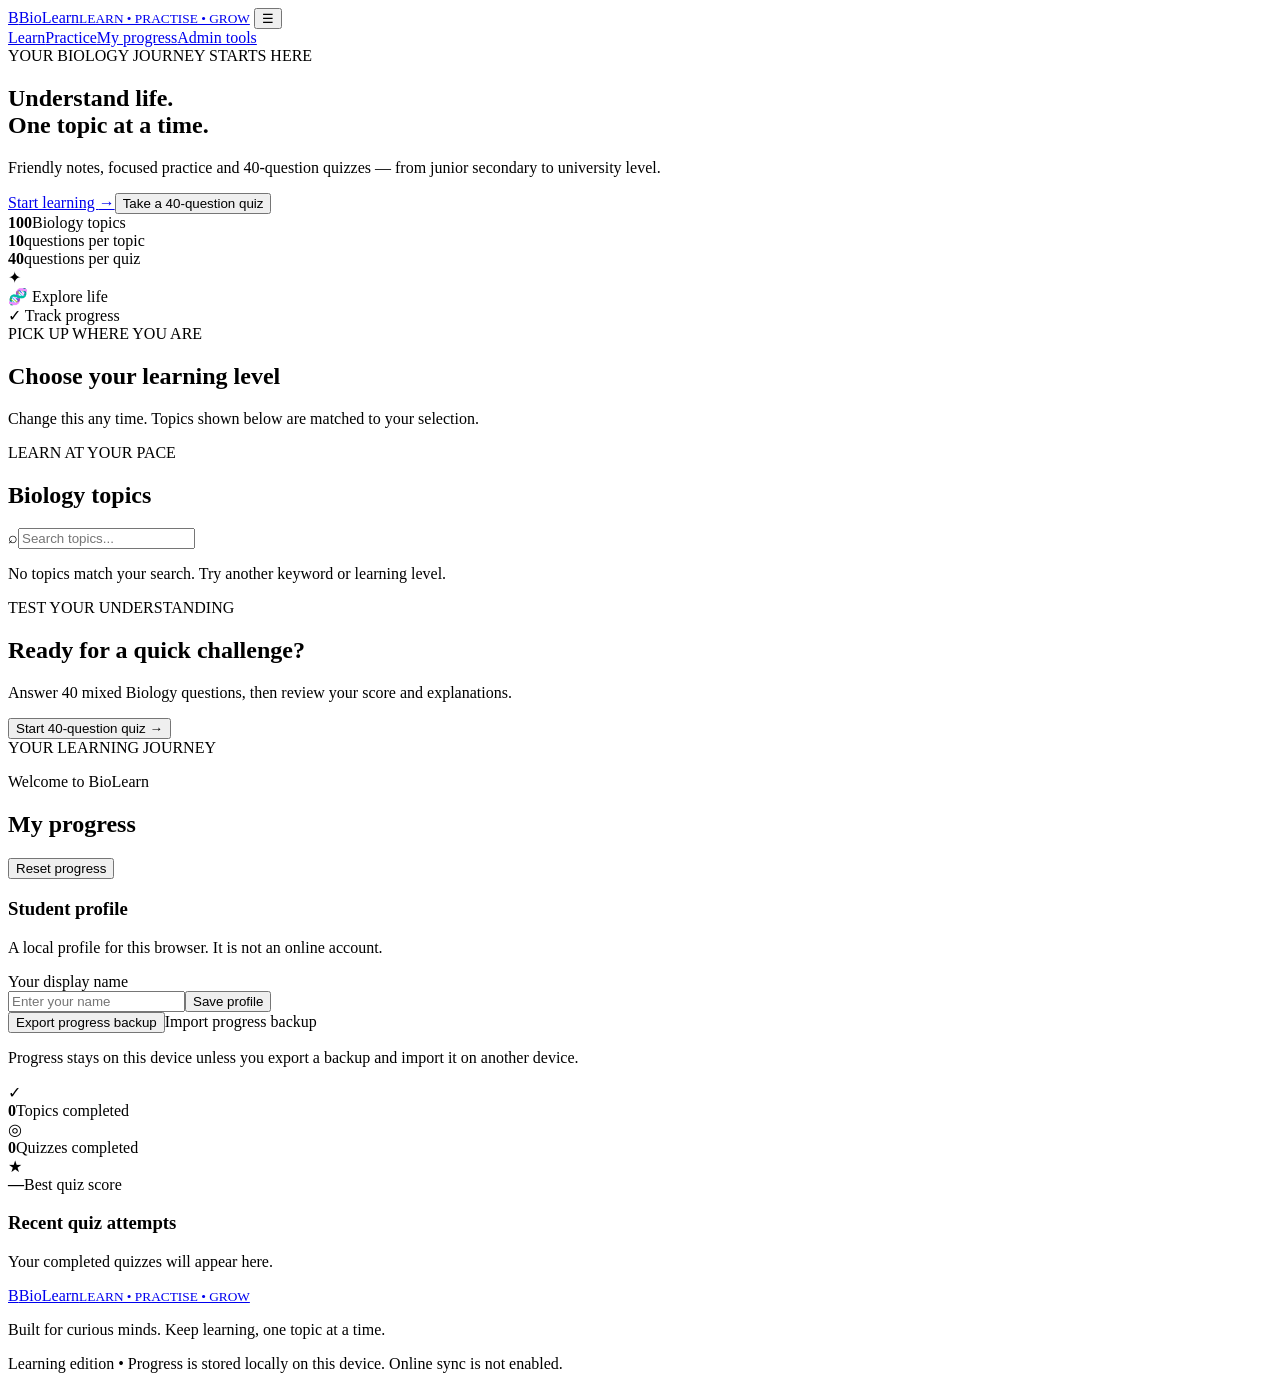
==== index.html @ 2fab2342 "Add files via upload" ====
<!doctype html>
<html lang="en">
<head>
  <meta charset="utf-8">
  <meta name="viewport" content="width=device-width, initial-scale=1">
  <meta name="theme-color" content="#101c3a">
  <meta name="description" content="BioLearn — learn Biology from JSS1 to University 400 Level with notes, topic practice and CBT quizzes.">
  <title>BioLearn | Biology Learning Hub</title>
  <link rel="stylesheet" href="css/style.css">
  <link rel="icon" type="image/png" sizes="192x192" href="assets/icon-192.png">
  <link rel="apple-touch-icon" href="assets/icon-192.png">
  <link rel="manifest" href="manifest.json">
</head>
<body>
  <header class="topbar">
    <a class="brand" href="#" aria-label="BioLearn home"><span class="brand-mark">B</span><span>BioLearn<small>LEARN • PRACTISE • GROW</small></span></a>
    <button id="menuBtn" class="menu-btn" aria-label="Toggle navigation" aria-expanded="false">☰</button>
    <nav id="mainNav">
      <a href="#learn">Learn</a><a href="#practice">Practice</a><a href="#progress">My progress</a><a href="admin.html">Admin tools</a>
    </nav>
  </header>

  <main>
    <section class="hero">
      <div class="hero-copy">
        <span class="eyebrow">YOUR BIOLOGY JOURNEY STARTS HERE</span>
        <h1>Understand life.<br><span>One topic at a time.</span></h1>
        <p>Friendly notes, focused practice and 40-question quizzes — from junior secondary to university level.</p>
        <div class="hero-actions"><a class="btn primary" href="#learn">Start learning <span>→</span></a><button class="btn ghost" id="startQuizHero">Take a 40-question quiz</button></div>
        <div class="hero-stats"><div><b id="topicCount">100</b><span>Biology topics</span></div><div><b>10</b><span>questions per topic</span></div><div><b>40</b><span>questions per quiz</span></div></div>
      </div>
      <div class="hero-art" aria-hidden="true"><div class="orbit orbit-one"></div><div class="orbit orbit-two"></div><div class="cell"><span>✦</span><i></i><i></i><i></i><i></i></div><div class="floating-card card-a">🧬 <span>Explore life</span></div><div class="floating-card card-b">✓ <span>Track progress</span></div></div>
    </section>

    <section class="section level-section">
      <div class="section-heading"><div><span class="eyebrow">PICK UP WHERE YOU ARE</span><h2>Choose your learning level</h2></div><p>Change this any time. Topics shown below are matched to your selection.</p></div>
      <div id="levelGrid" class="level-grid"></div>
    </section>

    <section id="learn" class="section">
      <div class="section-heading"><div><span class="eyebrow">LEARN AT YOUR PACE</span><h2 id="topicsHeading">Biology topics</h2></div><label class="search-box"><span>⌕</span><input id="topicSearch" type="search" placeholder="Search topics..." aria-label="Search topics"></label></div>
      <div id="topicGrid" class="topic-grid"></div>
      <p id="emptyTopics" class="empty hidden">No topics match your search. Try another keyword or learning level.</p>
    </section>

    <section id="practice" class="section quiz-banner">
      <div><span class="eyebrow">TEST YOUR UNDERSTANDING</span><h2>Ready for a quick challenge?</h2><p>Answer 40 mixed Biology questions, then review your score and explanations.</p></div>
      <button class="btn light" id="startQuiz">Start 40-question quiz <span>→</span></button>
    </section>

    <section id="progress" class="section progress-section">
      <div class="section-heading"><div><span class="eyebrow">YOUR LEARNING JOURNEY</span><p id="studentWelcome" class="muted">Welcome to BioLearn</p><h2>My progress</h2></div><button id="resetProgress" class="text-button">Reset progress</button></div>
      <div class="profile-panel">
        <div><h3>Student profile</h3><p class="muted">A local profile for this browser. It is not an online account.</p></div>
        <label for="studentName">Your display name</label>
        <div class="profile-controls"><input id="studentName" type="text" maxlength="60" placeholder="Enter your name"><button id="saveProfile" class="btn primary">Save profile</button></div>
        <div class="backup-controls"><button id="exportProgress" class="btn ghost">Export progress backup</button><label class="btn ghost file-label" for="importProgressFile">Import progress backup</label><input id="importProgressFile" type="file" accept="application/json,.json" hidden></div>
        <p class="muted">Progress stays on this device unless you export a backup and import it on another device.</p>
      </div>
      <div class="progress-cards"><article class="metric"><span class="metric-icon">✓</span><div><b id="completedCount">0</b><span>Topics completed</span></div></article><article class="metric"><span class="metric-icon">◎</span><div><b id="quizCount">0</b><span>Quizzes completed</span></div></article><article class="metric"><span class="metric-icon">★</span><div><b id="bestScore">—</b><span>Best quiz score</span></div></article></div>
      <div class="history-panel"><h3>Recent quiz attempts</h3><div id="quizHistory" class="history-list"><p class="muted">Your completed quizzes will appear here.</p></div></div>
    </section>
  </main>

  <footer><a class="brand footer-brand" href="#"><span class="brand-mark">B</span><span>BioLearn<small>LEARN • PRACTISE • GROW</small></span></a><p>Built for curious minds. Keep learning, one topic at a time.</p><span class="footer-note">Learning edition • Progress is stored locally on this device. Online sync is not enabled.</span></footer>

  <dialog id="lessonDialog" class="modal">
    <div class="modal-head"><div><span class="eyebrow" id="lessonLevel">BIOLOGY LESSON</span><h2 id="lessonTitle">Topic title</h2></div><button class="close-btn" data-close="lessonDialog" aria-label="Close">×</button></div>
    <div id="lessonContent" class="lesson-content"></div>
    <div class="modal-actions"><button id="markComplete" class="btn primary">Mark topic complete</button><button id="topicPractice" class="btn ghost">Practise 10 questions</button></div>
  </dialog>

  <dialog id="quizDialog" class="modal quiz-modal">
    <div class="modal-head"><div><span class="eyebrow">BIOLOGY CBT</span><h2 id="quizTitle">40-question quiz</h2></div><button class="close-btn" data-close="quizDialog" aria-label="Close quiz">×</button></div>
    <div id="quizSetup" class="quiz-setup">
      <p>Choose an exam track and mode. These are original practice questions drawn from senior-secondary Biology topics, not official past questions.</p>
      <label class="exam-select-label" for="examTrack">Exam track</label>
      <select id="examTrack" class="exam-track-select">
        <option value="JAMB">JAMB UTME Biology · 40 questions · 40-minute practice timer</option>
        <option value="WAEC">WAEC Biology · 50 questions · 60-minute practice timer</option>
        <option value="NECO">NECO Biology · 50 questions · 60-minute practice timer</option>
        <option value="MIXED">Mixed Biology · 40 questions · 40-minute practice timer</option>
      </select>
      <p id="examTrackHelp" class="exam-track-help">JAMB practice track: 40 questions, 40 minutes in timed mode.</p>
      <label class="exam-select-label" for="difficultyFilter">Question difficulty</label>
      <select id="difficultyFilter" class="exam-track-select">
        <option value="ALL">All difficulties (recommended)</option>
        <option value="Easy">Easy — build confidence</option>
        <option value="Medium">Medium — strengthen understanding</option>
        <option value="Challenging">Challenging — apply concepts</option>
      </select>
      <p class="exam-track-help">Difficulty tags are initial estimates based on question wording and topic; they are not official exam classifications. Topic weighting is for practice and is not an official syllabus blueprint.</p>
      <div class="mode-options"><label><input type="radio" name="quizMode" value="practice" checked><span><b>Practice mode</b><small>No countdown; see feedback after submitting.</small></span></label><label><input type="radio" name="quizMode" value="timed"><span><b>Timed CBT</b><small id="timedModeHelp">JAMB UTME Biology: 40 minutes. Submit when finished or when time runs out.</small></span></label></div><button id="beginQuiz" class="btn primary full">Begin quiz</button></div>
    <div id="quizPlay" class="hidden"><div class="quiz-meta"><span id="questionProgress">Question 1 of 40</span><span id="quizTimer" class="timer hidden">40:00</span></div><div class="quiz-progress"><span id="quizProgressFill"></span></div><div id="questionArea"></div><div class="quiz-controls"><button id="prevQuestion" class="btn ghost">← Previous</button><button id="nextQuestion" class="btn primary">Next →</button><button id="submitQuiz" class="btn primary hidden">Submit quiz</button></div></div>
    <div id="quizResult" class="hidden"></div>
  </dialog>
  <div id="toast" class="toast" role="status" aria-live="polite"></div>
  <script src="js/question-bank.js"></script>
  <script src="js/app.js"></script>
</body>
</html>
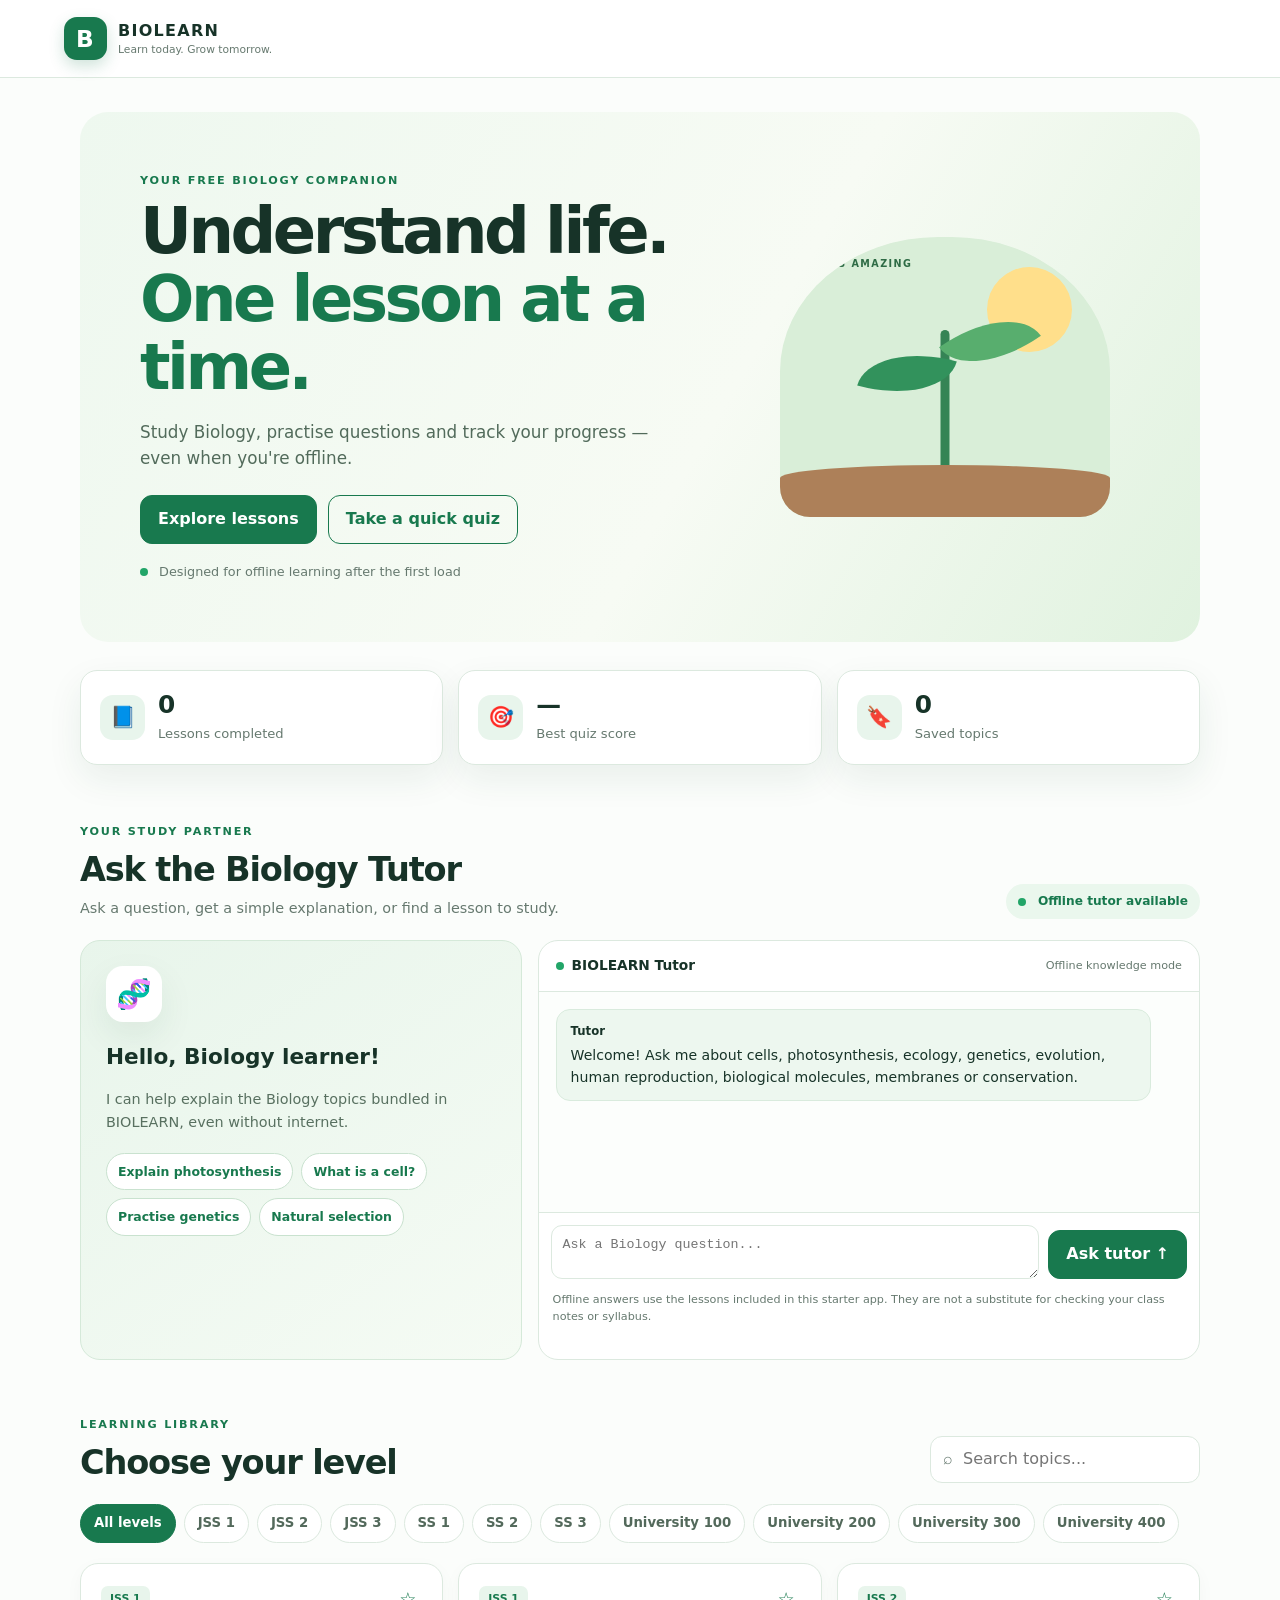
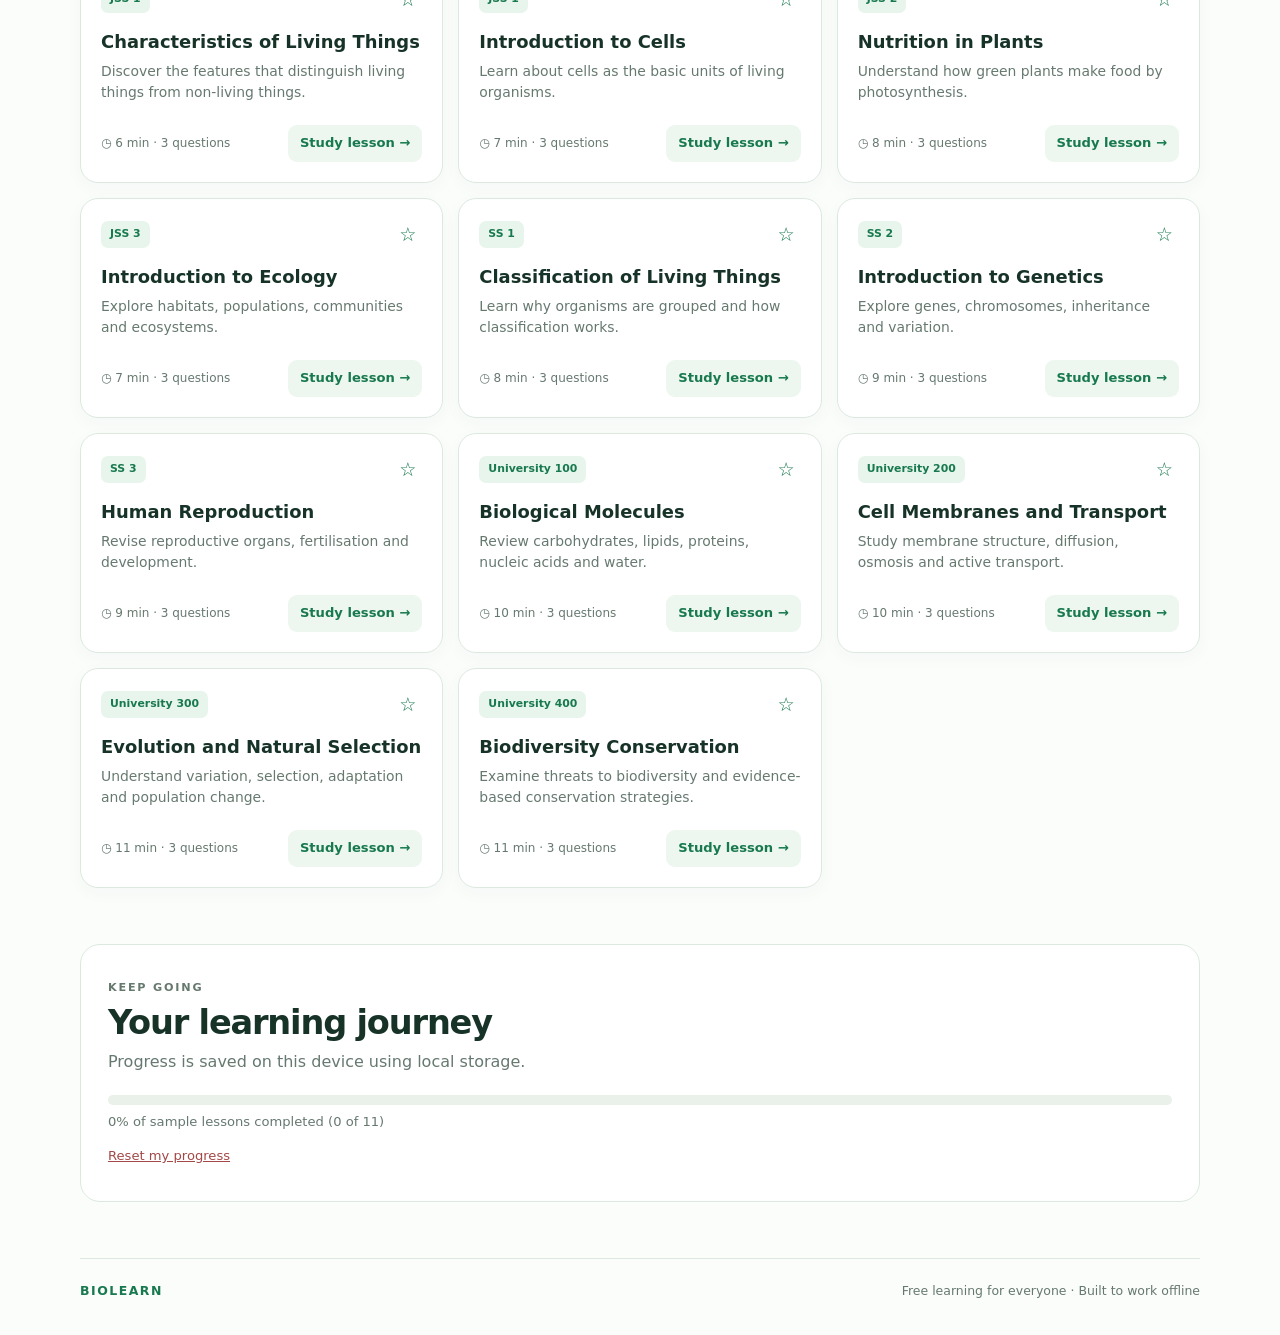
==== commit ea5e2dc3: "Add files via upload" ====
--- a/index.html
+++ b/index.html
@@ -3,99 +3,100 @@
 <head>
   <meta charset="utf-8">
   <meta name="viewport" content="width=device-width, initial-scale=1">
-  <meta name="theme-color" content="#101c3a">
-  <meta name="description" content="BioLearn — learn Biology from JSS1 to University 400 Level with notes, topic practice and CBT quizzes.">
-  <title>BioLearn | Biology Learning Hub</title>
-  <link rel="stylesheet" href="css/style.css">
-  <link rel="icon" type="image/png" sizes="192x192" href="assets/icon-192.png">
-  <link rel="apple-touch-icon" href="assets/icon-192.png">
+  <meta name="theme-color" content="#18794e">
+  <meta name="description" content="Free offline Biology lessons and quizzes for Nigerian learners.">
+  <title>BIOLEARN — Biology, made easier</title>
   <link rel="manifest" href="manifest.json">
+  <link rel="icon" href="icon.svg" type="image/svg+xml">
+  <link rel="stylesheet" href="styles.css">
 </head>
 <body>
   <header class="topbar">
-    <a class="brand" href="#" aria-label="BioLearn home"><span class="brand-mark">B</span><span>BioLearn<small>LEARN • PRACTISE • GROW</small></span></a>
-    <button id="menuBtn" class="menu-btn" aria-label="Toggle navigation" aria-expanded="false">☰</button>
-    <nav id="mainNav">
-      <a href="#learn">Learn</a><a href="#practice">Practice</a><a href="#progress">My progress</a><a href="admin.html">Admin tools</a>
-    </nav>
+    <a class="brand" href="#" aria-label="BIOLEARN home"><span class="brand-mark">B</span><span>BIOLEARN<small>Learn today. Grow tomorrow.</small></span></a>
+    <button id="installBtn" class="button button-light hidden" type="button">Install app</button>
   </header>
 
-  <main>
+  <main class="container">
     <section class="hero">
-      <div class="hero-copy">
-        <span class="eyebrow">YOUR BIOLOGY JOURNEY STARTS HERE</span>
-        <h1>Understand life.<br><span>One topic at a time.</span></h1>
-        <p>Friendly notes, focused practice and 40-question quizzes — from junior secondary to university level.</p>
-        <div class="hero-actions"><a class="btn primary" href="#learn">Start learning <span>→</span></a><button class="btn ghost" id="startQuizHero">Take a 40-question quiz</button></div>
-        <div class="hero-stats"><div><b id="topicCount">100</b><span>Biology topics</span></div><div><b>10</b><span>questions per topic</span></div><div><b>40</b><span>questions per quiz</span></div></div>
+      <div>
+        <p class="eyebrow">YOUR FREE BIOLOGY COMPANION</p>
+        <h1>Understand life.<br><span>One lesson at a time.</span></h1>
+        <p class="hero-copy">Study Biology, practise questions and track your progress — even when you're offline.</p>
+        <div class="hero-actions">
+          <button class="button" id="startLearningBtn" type="button">Explore lessons</button>
+          <button class="button button-outline" id="dailyQuizBtn" type="button">Take a quick quiz</button>
+        </div>
+        <p class="offline-note"><span class="status-dot"></span> Designed for offline learning after the first load</p>
       </div>
-      <div class="hero-art" aria-hidden="true"><div class="orbit orbit-one"></div><div class="orbit orbit-two"></div><div class="cell"><span>✦</span><i></i><i></i><i></i><i></i></div><div class="floating-card card-a">🧬 <span>Explore life</span></div><div class="floating-card card-b">✓ <span>Track progress</span></div></div>
+      <div class="hero-art" aria-label="Illustration of a plant growing from soil">
+        <div class="sun"></div><div class="leaf leaf-one"></div><div class="leaf leaf-two"></div>
+        <div class="stem"></div><div class="soil"></div>
+        <div class="art-label">LIFE IS AMAZING</div>
+      </div>
     </section>
 
-    <section class="section level-section">
-      <div class="section-heading"><div><span class="eyebrow">PICK UP WHERE YOU ARE</span><h2>Choose your learning level</h2></div><p>Change this any time. Topics shown below are matched to your selection.</p></div>
-      <div id="levelGrid" class="level-grid"></div>
+    <section class="stats-grid" aria-label="Your learning progress">
+      <article class="stat-card"><span class="stat-icon">📘</span><div><strong id="lessonsDone">0</strong><span>Lessons completed</span></div></article>
+      <article class="stat-card"><span class="stat-icon">🎯</span><div><strong id="bestScore">—</strong><span>Best quiz score</span></div></article>
+      <article class="stat-card"><span class="stat-icon">🔖</span><div><strong id="savedCount">0</strong><span>Saved topics</span></div></article>
     </section>
 
-    <section id="learn" class="section">
-      <div class="section-heading"><div><span class="eyebrow">LEARN AT YOUR PACE</span><h2 id="topicsHeading">Biology topics</h2></div><label class="search-box"><span>⌕</span><input id="topicSearch" type="search" placeholder="Search topics..." aria-label="Search topics"></label></div>
-      <div id="topicGrid" class="topic-grid"></div>
-      <p id="emptyTopics" class="empty hidden">No topics match your search. Try another keyword or learning level.</p>
+
+    <section class="section tutor-section" id="tutorSection">
+      <div class="section-heading"><div><p class="eyebrow">YOUR STUDY PARTNER</p><h2>Ask the Biology Tutor</h2><p class="section-subtitle">Ask a question, get a simple explanation, or find a lesson to study.</p></div><span class="offline-pill"><span class="status-dot"></span> Offline tutor available</span></div>
+      <div class="tutor-layout">
+        <div class="tutor-welcome">
+          <div class="tutor-avatar">🧬</div>
+          <h3>Hello, Biology learner!</h3>
+          <p>I can help explain the Biology topics bundled in BIOLEARN, even without internet.</p>
+          <div class="tutor-suggestions">
+            <button type="button" class="suggestion-chip" data-prompt="Explain photosynthesis in simple words">Explain photosynthesis</button>
+            <button type="button" class="suggestion-chip" data-prompt="What is a cell?">What is a cell?</button>
+            <button type="button" class="suggestion-chip" data-prompt="Quiz me about genetics">Practise genetics</button>
+            <button type="button" class="suggestion-chip" data-prompt="Explain natural selection">Natural selection</button>
+          </div>
+        </div>
+        <div class="tutor-chat">
+          <div class="chat-topline"><span class="chat-live-dot"></span><strong>BIOLEARN Tutor</strong><span id="tutorModeLabel">Offline knowledge mode</span></div>
+          <div id="tutorMessages" class="tutor-messages" aria-live="polite">
+            <div class="chat-message tutor-message"><strong>Tutor</strong><p>Welcome! Ask me about cells, photosynthesis, ecology, genetics, evolution, human reproduction, biological molecules, membranes or conservation.</p></div>
+          </div>
+          <form id="tutorForm" class="tutor-form">
+            <label class="sr-only" for="tutorInput">Ask a Biology question</label>
+            <textarea id="tutorInput" rows="2" maxlength="800" placeholder="Ask a Biology question..." required></textarea>
+            <button class="button" type="submit" id="tutorSendBtn">Ask tutor ↑</button>
+          </form>
+          <p class="tutor-disclaimer">Offline answers use the lessons included in this starter app. They are not a substitute for checking your class notes or syllabus.</p>
+        </div>
+      </div>
     </section>
 
-    <section id="practice" class="section quiz-banner">
-      <div><span class="eyebrow">TEST YOUR UNDERSTANDING</span><h2>Ready for a quick challenge?</h2><p>Answer 40 mixed Biology questions, then review your score and explanations.</p></div>
-      <button class="btn light" id="startQuiz">Start 40-question quiz <span>→</span></button>
+    <section class="section" id="learnSection">
+      <div class="section-heading"><div><p class="eyebrow">LEARNING LIBRARY</p><h2>Choose your level</h2></div><label class="search-wrap"><span>⌕</span><input id="searchInput" type="search" placeholder="Search topics..." aria-label="Search topics"></label></div>
+      <div class="filters" id="levelFilters" aria-label="Filter by level"></div>
+      <div id="lessonGrid" class="lesson-grid"></div>
+      <p id="emptyMessage" class="empty-message hidden">No topics found. Try another search or level.</p>
     </section>
 
-    <section id="progress" class="section progress-section">
-      <div class="section-heading"><div><span class="eyebrow">YOUR LEARNING JOURNEY</span><p id="studentWelcome" class="muted">Welcome to BioLearn</p><h2>My progress</h2></div><button id="resetProgress" class="text-button">Reset progress</button></div>
-      <div class="profile-panel">
-        <div><h3>Student profile</h3><p class="muted">A local profile for this browser. It is not an online account.</p></div>
-        <label for="studentName">Your display name</label>
-        <div class="profile-controls"><input id="studentName" type="text" maxlength="60" placeholder="Enter your name"><button id="saveProfile" class="btn primary">Save profile</button></div>
-        <div class="backup-controls"><button id="exportProgress" class="btn ghost">Export progress backup</button><label class="btn ghost file-label" for="importProgressFile">Import progress backup</label><input id="importProgressFile" type="file" accept="application/json,.json" hidden></div>
-        <p class="muted">Progress stays on this device unless you export a backup and import it on another device.</p>
-      </div>
-      <div class="progress-cards"><article class="metric"><span class="metric-icon">✓</span><div><b id="completedCount">0</b><span>Topics completed</span></div></article><article class="metric"><span class="metric-icon">◎</span><div><b id="quizCount">0</b><span>Quizzes completed</span></div></article><article class="metric"><span class="metric-icon">★</span><div><b id="bestScore">—</b><span>Best quiz score</span></div></article></div>
-      <div class="history-panel"><h3>Recent quiz attempts</h3><div id="quizHistory" class="history-list"><p class="muted">Your completed quizzes will appear here.</p></div></div>
+    <section class="section progress-panel">
+      <div><p class="eyebrow">KEEP GOING</p><h2>Your learning journey</h2><p>Progress is saved on this device using local storage.</p></div>
+      <div class="progress-track"><div id="progressBar" class="progress-fill"></div></div>
+      <p id="progressText" class="progress-text">0% of sample lessons completed</p>
+      <button id="resetProgressBtn" class="text-button" type="button">Reset my progress</button>
     </section>
+    <footer><span class="brand-mini">BIOLEARN</span><span>Free learning for everyone · Built to work offline</span></footer>
   </main>
 
-  <footer><a class="brand footer-brand" href="#"><span class="brand-mark">B</span><span>BioLearn<small>LEARN • PRACTISE • GROW</small></span></a><p>Built for curious minds. Keep learning, one topic at a time.</p><span class="footer-note">Learning edition • Progress is stored locally on this device. Online sync is not enabled.</span></footer>
-
   <dialog id="lessonDialog" class="modal">
-    <div class="modal-head"><div><span class="eyebrow" id="lessonLevel">BIOLOGY LESSON</span><h2 id="lessonTitle">Topic title</h2></div><button class="close-btn" data-close="lessonDialog" aria-label="Close">×</button></div>
-    <div id="lessonContent" class="lesson-content"></div>
-    <div class="modal-actions"><button id="markComplete" class="btn primary">Mark topic complete</button><button id="topicPractice" class="btn ghost">Practise 10 questions</button></div>
+    <div class="modal-header"><div><p class="eyebrow" id="modalLevel"></p><h2 id="modalTitle">Lesson title</h2></div><button class="icon-button" id="closeLessonBtn" aria-label="Close lesson">✕</button></div>
+    <div id="modalBody" class="lesson-body"></div>
+    <div class="modal-actions"><button id="bookmarkBtn" class="button button-outline" type="button">☆ Save topic</button><button id="markCompleteBtn" class="button" type="button">Mark complete</button><button id="startTopicQuizBtn" class="button button-dark" type="button">Take topic quiz</button></div>
   </dialog>
 
   <dialog id="quizDialog" class="modal quiz-modal">
-    <div class="modal-head"><div><span class="eyebrow">BIOLOGY CBT</span><h2 id="quizTitle">40-question quiz</h2></div><button class="close-btn" data-close="quizDialog" aria-label="Close quiz">×</button></div>
-    <div id="quizSetup" class="quiz-setup">
-      <p>Choose an exam track and mode. These are original practice questions drawn from senior-secondary Biology topics, not official past questions.</p>
-      <label class="exam-select-label" for="examTrack">Exam track</label>
-      <select id="examTrack" class="exam-track-select">
-        <option value="JAMB">JAMB UTME Biology · 40 questions · 40-minute practice timer</option>
-        <option value="WAEC">WAEC Biology · 50 questions · 60-minute practice timer</option>
-        <option value="NECO">NECO Biology · 50 questions · 60-minute practice timer</option>
-        <option value="MIXED">Mixed Biology · 40 questions · 40-minute practice timer</option>
-      </select>
-      <p id="examTrackHelp" class="exam-track-help">JAMB practice track: 40 questions, 40 minutes in timed mode.</p>
-      <label class="exam-select-label" for="difficultyFilter">Question difficulty</label>
-      <select id="difficultyFilter" class="exam-track-select">
-        <option value="ALL">All difficulties (recommended)</option>
-        <option value="Easy">Easy — build confidence</option>
-        <option value="Medium">Medium — strengthen understanding</option>
-        <option value="Challenging">Challenging — apply concepts</option>
-      </select>
-      <p class="exam-track-help">Difficulty tags are initial estimates based on question wording and topic; they are not official exam classifications. Topic weighting is for practice and is not an official syllabus blueprint.</p>
-      <div class="mode-options"><label><input type="radio" name="quizMode" value="practice" checked><span><b>Practice mode</b><small>No countdown; see feedback after submitting.</small></span></label><label><input type="radio" name="quizMode" value="timed"><span><b>Timed CBT</b><small id="timedModeHelp">JAMB UTME Biology: 40 minutes. Submit when finished or when time runs out.</small></span></label></div><button id="beginQuiz" class="btn primary full">Begin quiz</button></div>
-    <div id="quizPlay" class="hidden"><div class="quiz-meta"><span id="questionProgress">Question 1 of 40</span><span id="quizTimer" class="timer hidden">40:00</span></div><div class="quiz-progress"><span id="quizProgressFill"></span></div><div id="questionArea"></div><div class="quiz-controls"><button id="prevQuestion" class="btn ghost">← Previous</button><button id="nextQuestion" class="btn primary">Next →</button><button id="submitQuiz" class="btn primary hidden">Submit quiz</button></div></div>
-    <div id="quizResult" class="hidden"></div>
+    <div class="modal-header"><div><p class="eyebrow">PRACTICE TIME</p><h2 id="quizTitle">Biology quiz</h2></div><button class="icon-button" id="closeQuizBtn" aria-label="Close quiz">✕</button></div>
+    <div id="quizBody"></div>
   </dialog>
-  <div id="toast" class="toast" role="status" aria-live="polite"></div>
-  <script src="js/question-bank.js"></script>
-  <script src="js/app.js"></script>
+  <script src="app.js" defer></script>
 </body>
-</html>
+</html>
--- a/styles.css
+++ b/styles.css
@@ -0,0 +1,9 @@
+:root{--green:#18794e;--green-dark:#105c3a;--green-soft:#e8f5ec;--mint:#f4faf5;--ink:#173328;--muted:#66796f;--line:#dce9df;--white:#fff;--gold:#f3bd52;--shadow:0 14px 35px rgba(24,76,48,.08)}
+*{box-sizing:border-box}html{scroll-behavior:smooth}body{margin:0;background:#fbfdfb;color:var(--ink);font-family:Inter,ui-sans-serif,system-ui,-apple-system,BlinkMacSystemFont,"Segoe UI",sans-serif;line-height:1.55}button,input{font:inherit}button{cursor:pointer}.topbar{height:78px;display:flex;align-items:center;justify-content:space-between;padding:0 max(5vw,20px);background:#fff;border-bottom:1px solid var(--line)}.brand{display:flex;align-items:center;gap:11px;color:var(--ink);font-weight:850;letter-spacing:.08em;text-decoration:none}.brand-mark{display:grid;place-items:center;background:var(--green);color:#fff;border-radius:13px;width:43px;height:43px;font-size:1.45rem;box-shadow:0 6px 15px #18794e35}.brand small{display:block;color:var(--muted);font-size:.67rem;font-weight:500;letter-spacing:0;margin-top:-2px}.container{width:min(1120px,90%);margin:auto}.hero{margin:34px 0 28px;padding:clamp(28px,5vw,60px);border-radius:28px;background:linear-gradient(120deg,#eef8ef 0%,#f7fbf4 57%,#e0f2df 100%);display:grid;grid-template-columns:1.2fr .8fr;align-items:center;gap:25px;overflow:hidden}.eyebrow{font-size:.7rem;letter-spacing:.16em;font-weight:800;color:var(--green);margin:0 0 9px}.hero h1{font-size:clamp(2.3rem,5vw,4.1rem);letter-spacing:-.055em;line-height:1.06;margin:0 0 17px}.hero h1 span{color:var(--green)}.hero-copy{max-width:530px;color:#526b5b;font-size:1.05rem}.hero-actions{display:flex;gap:11px;flex-wrap:wrap;margin-top:24px}.button{border:1px solid var(--green);background:var(--green);color:#fff;border-radius:12px;padding:11px 17px;font-weight:750;transition:.2s}.button:hover{background:var(--green-dark);transform:translateY(-1px)}.button-light{background:#fff;color:var(--green)}.button-light:hover{color:#fff}.button-outline{background:transparent;color:var(--green)}.button-outline:hover{color:#fff}.button-dark{background:#173328;border-color:#173328}.offline-note{font-size:.8rem;color:var(--muted);margin:18px 0 0}.status-dot{display:inline-block;width:8px;height:8px;background:#22a568;border-radius:50%;margin-right:7px}.hero-art{height:280px;max-width:330px;width:100%;justify-self:center;position:relative;border-radius:48% 48% 30px 30px;background:#d9eed8;overflow:hidden}.sun{position:absolute;width:85px;height:85px;background:#ffdf8b;border-radius:50%;top:30px;right:38px}.stem{position:absolute;width:9px;height:145px;background:#358455;left:50%;bottom:42px;border-radius:10px;transform:translateX(-50%)}.leaf{position:absolute;width:90px;height:49px;background:#32925c;border-radius:100% 0 100% 0;z-index:2}.leaf-one{left:calc(50% - 83px);top:112px;transform:rotate(15deg)}.leaf-two{left:50%;top:80px;transform:rotate(-35deg) scaleX(-1);background:#58ae6e}.soil{position:absolute;height:52px;left:0;right:0;bottom:0;background:#ad8059;border-radius:50% 50% 0 0/25% 25% 0 0}.art-label{position:absolute;top:20px;left:20px;color:#2e6b45;font-size:.6rem;letter-spacing:.15em;font-weight:900}.stats-grid{display:grid;grid-template-columns:repeat(3,1fr);gap:15px;margin:22px 0 58px}.stat-card{display:flex;align-items:center;gap:13px;background:#fff;border:1px solid var(--line);border-radius:17px;padding:19px;box-shadow:var(--shadow)}.stat-icon{display:grid;place-items:center;background:var(--green-soft);width:45px;height:45px;border-radius:13px;font-size:1.3rem}.stat-card strong{display:block;font-size:1.55rem;line-height:1.25}.stat-card span:last-child{font-size:.82rem;color:var(--muted)}.section{margin:0 0 56px}.section-heading{display:flex;justify-content:space-between;align-items:end;gap:18px;margin-bottom:21px}.section h2,.modal h2{font-size:clamp(1.5rem,3vw,2.1rem);letter-spacing:-.035em;line-height:1.2;margin:0}.search-wrap{display:flex;align-items:center;gap:8px;background:#fff;border:1px solid var(--line);border-radius:12px;padding:9px 12px;min-width:min(270px,100%);color:var(--muted)}.search-wrap input{border:0;outline:0;background:transparent;width:100%;min-width:0}.filters{display:flex;gap:8px;flex-wrap:wrap;margin-bottom:20px}.filter-btn{border:1px solid var(--line);background:#fff;color:#53695b;padding:8px 13px;border-radius:999px;font-size:.83rem;font-weight:700}.filter-btn.active,.filter-btn:hover{background:var(--green);border-color:var(--green);color:#fff}.lesson-grid{display:grid;grid-template-columns:repeat(3,1fr);gap:15px}.lesson-card{background:#fff;border:1px solid var(--line);border-radius:18px;padding:20px;display:flex;flex-direction:column;min-height:220px;transition:.2s;box-shadow:0 5px 18px #184c3008}.lesson-card:hover{transform:translateY(-3px);box-shadow:var(--shadow);border-color:#a9d3b5}.card-top{display:flex;justify-content:space-between;align-items:center;gap:10px}.level-tag{font-size:.68rem;font-weight:800;color:var(--green);background:var(--green-soft);padding:5px 9px;border-radius:7px}.bookmark-small{border:0;background:transparent;font-size:1.2rem;color:var(--green)}.lesson-card h3{font-size:1.12rem;margin:15px 0 7px;line-height:1.3}.lesson-card p{font-size:.87rem;color:var(--muted);margin:0 0 18px}.card-bottom{display:flex;align-items:center;justify-content:space-between;gap:8px;margin-top:auto}.read-time{font-size:.75rem;color:var(--muted)}.small-button{border:0;background:#edf7ef;color:var(--green);border-radius:9px;padding:8px 12px;font-size:.82rem;font-weight:800}.empty-message{padding:30px;text-align:center;color:var(--muted)}.progress-panel{padding:27px;background:#fff;border:1px solid var(--line);border-radius:20px}.progress-panel p{color:var(--muted);margin:7px 0}.progress-track{height:10px;background:#eaf1eb;border-radius:999px;overflow:hidden;margin-top:20px}.progress-fill{height:100%;width:0;background:linear-gradient(90deg,#18794e,#61bc7b);border-radius:999px;transition:width .3s}.progress-text{font-size:.82rem}.text-button{border:0;background:none;color:#a34747;text-decoration:underline;padding:7px 0;font-size:.82rem}footer{display:flex;justify-content:space-between;gap:15px;padding:22px 0 35px;border-top:1px solid var(--line);font-size:.78rem;color:var(--muted)}.brand-mini{font-weight:900;color:var(--green);letter-spacing:.12em}.modal{width:min(720px,calc(100% - 24px));max-height:88vh;border:1px solid var(--line);border-radius:20px;padding:0;box-shadow:0 25px 100px #102c1d40;color:var(--ink)}.modal::backdrop{background:#0c2016a6;backdrop-filter:blur(3px)}.modal-header{display:flex;align-items:flex-start;justify-content:space-between;gap:18px;padding:24px 25px 18px;border-bottom:1px solid var(--line)}.icon-button{border:1px solid var(--line);background:#fff;border-radius:10px;width:37px;height:37px;color:var(--ink);font-size:1rem}.lesson-body{padding:22px 25px;max-height:54vh;overflow:auto}.lesson-body h3{margin:22px 0 8px}.lesson-body p,.lesson-body li{color:#4e6255}.lesson-body li{margin:6px 0}.diagram{background:#eff8ef;border:1px solid #d4e9d7;border-radius:15px;padding:18px;margin:17px 0;text-align:center}.cell-diagram{width:190px;height:135px;border:3px solid #479b66;border-radius:50%;margin:12px auto;background:#d7f0d8;display:grid;place-items:center;position:relative;color:#1a6139;font-weight:800}.cell-diagram:before{content:"";position:absolute;width:35px;height:35px;border-radius:50%;background:#8db7e3;border:2px solid #4578a5;left:47px;top:45px}.cell-diagram:after{content:"";position:absolute;width:20px;height:12px;border-radius:50%;background:#6ebc76;right:36px;top:28px;box-shadow:-12px 57px #6ebc76,24px 30px #6ebc76}.diagram small{display:block;color:#53695b}.modal-actions{padding:17px 25px 23px;display:flex;flex-wrap:wrap;gap:9px;border-top:1px solid var(--line)}.quiz-modal{width:min(640px,calc(100% - 24px))}#quizBody{padding:23px 25px 28px}.quiz-progress{height:6px;background:#eaf1eb;border-radius:20px;margin:12px 0 22px;overflow:hidden}.quiz-progress div{height:100%;background:var(--green)}.question-count{color:var(--green);font-weight:800;font-size:.78rem}.question-text{font-size:1.15rem;font-weight:800;margin:10px 0 18px}.answer-option{display:flex;align-items:flex-start;gap:10px;padding:12px 13px;border:1px solid var(--line);border-radius:12px;margin:9px 0;cursor:pointer}.answer-option:hover{background:#f5faf5}.answer-option input{margin-top:5px;accent-color:var(--green)}.answer-option.correct{border-color:#3b9d61;background:#edf9ef}.answer-option.wrong{border-color:#d26b6b;background:#fff2f2}.explanation{padding:13px;background:#f0f8f1;border-radius:11px;margin-top:14px;color:#345641;font-size:.9rem}.quiz-controls{display:flex;justify-content:space-between;align-items:center;gap:10px;margin-top:18px}.result-box{text-align:center;padding:18px}.result-score{font-size:3rem;font-weight:900;color:var(--green);letter-spacing:-.05em}.hidden{display:none!important}
+@media(max-width:760px){.hero{grid-template-columns:1fr;padding:30px 23px}.hero-art{height:205px;width:220px;justify-self:center}.hero h1{font-size:2.6rem}.stats-grid{gap:8px;margin-bottom:42px}.stat-card{padding:12px 9px;gap:8px;align-items:flex-start}.stat-icon{width:34px;height:34px;font-size:1rem;border-radius:10px}.stat-card strong{font-size:1.2rem}.stat-card span:last-child{font-size:.7rem}.section-heading{align-items:stretch;flex-direction:column}.search-wrap{min-width:0}.lesson-grid{grid-template-columns:repeat(2,minmax(0,1fr));gap:10px}.lesson-card{padding:14px;min-height:225px}.lesson-card h3{font-size:1rem}.lesson-card p{font-size:.8rem}.card-bottom{align-items:flex-start;flex-direction:column}.small-button{width:100%}.modal-actions .button{flex:1;min-width:130px}.modal-header,.lesson-body,#quizBody{padding-left:18px;padding-right:18px}footer{flex-direction:column}}
+@media(max-width:410px){.lesson-grid{grid-template-columns:1fr}.lesson-card{min-height:0}.card-bottom{flex-direction:row;align-items:center}.small-button{width:auto}.hero h1{font-size:2.25rem}.stat-card{flex-direction:column}.stats-grid{align-items:stretch}}
+
+
+/* Offline Biology tutor */
+.section-subtitle{color:var(--muted);margin:7px 0 0;font-size:.9rem}.offline-pill{display:inline-flex;align-items:center;gap:5px;white-space:nowrap;padding:8px 12px;background:#eaf7ed;color:var(--green);border-radius:999px;font-size:.76rem;font-weight:800}.tutor-layout{display:grid;grid-template-columns:.8fr 1.2fr;gap:16px;align-items:stretch}.tutor-welcome{background:linear-gradient(145deg,#e8f5eb,#f5fbf4);border:1px solid #d5e9d9;border-radius:20px;padding:25px}.tutor-avatar{width:56px;height:56px;display:grid;place-items:center;border-radius:17px;background:#fff;font-size:1.8rem;box-shadow:var(--shadow)}.tutor-welcome h3{font-size:1.35rem;margin:18px 0 6px}.tutor-welcome p{font-size:.9rem;color:#587060}.tutor-suggestions{display:flex;flex-wrap:wrap;gap:8px;margin-top:20px}.suggestion-chip{border:1px solid #c9e2cf;background:#fff;color:var(--green);border-radius:999px;padding:8px 11px;font-size:.78rem;font-weight:700}.suggestion-chip:hover{background:var(--green);color:#fff}.tutor-chat{border:1px solid var(--line);border-radius:20px;background:#fff;overflow:hidden;display:flex;flex-direction:column;min-height:420px}.chat-topline{display:flex;align-items:center;gap:8px;padding:14px 17px;border-bottom:1px solid var(--line);font-size:.86rem}.chat-live-dot{width:8px;height:8px;border-radius:50%;background:#22a568}.chat-topline span:last-child{margin-left:auto;color:var(--muted);font-size:.7rem}.tutor-messages{padding:17px;display:flex;flex-direction:column;gap:12px;overflow-y:auto;max-height:390px;min-height:220px;background:#fcfefc}.chat-message{max-width:95%;padding:12px 14px;border-radius:14px;font-size:.88rem;line-height:1.55;overflow-wrap:anywhere}.chat-message strong{display:block;font-size:.73rem;margin-bottom:5px}.chat-message p{margin:0;white-space:pre-wrap}.tutor-message{align-self:flex-start;background:#edf7ef;border:1px solid #d9ebdd}.user-message{align-self:flex-end;background:#18794e;color:#fff}.tutor-message ul{margin:8px 0 0;padding-left:20px}.tutor-form{display:flex;align-items:flex-end;gap:9px;padding:12px;border-top:1px solid var(--line)}.tutor-form textarea{resize:vertical;min-height:46px;max-height:120px;flex:1;width:100%;border:1px solid var(--line);border-radius:11px;padding:11px;outline-color:var(--green);background:#fff;color:var(--ink)}.tutor-form .button{white-space:nowrap;min-height:46px}.tutor-disclaimer{margin:0;padding:0 14px 13px;font-size:.7rem;color:var(--muted)}.sr-only{position:absolute;width:1px;height:1px;padding:0;margin:-1px;overflow:hidden;clip:rect(0,0,0,0);white-space:nowrap;border:0}
+@media(max-width:760px){.tutor-layout{grid-template-columns:1fr}.tutor-welcome{padding:20px}.tutor-chat{min-height:380px}.offline-pill{align-self:flex-start}.tutor-form{align-items:stretch;flex-direction:column}.tutor-form .button{align-self:flex-end}}
